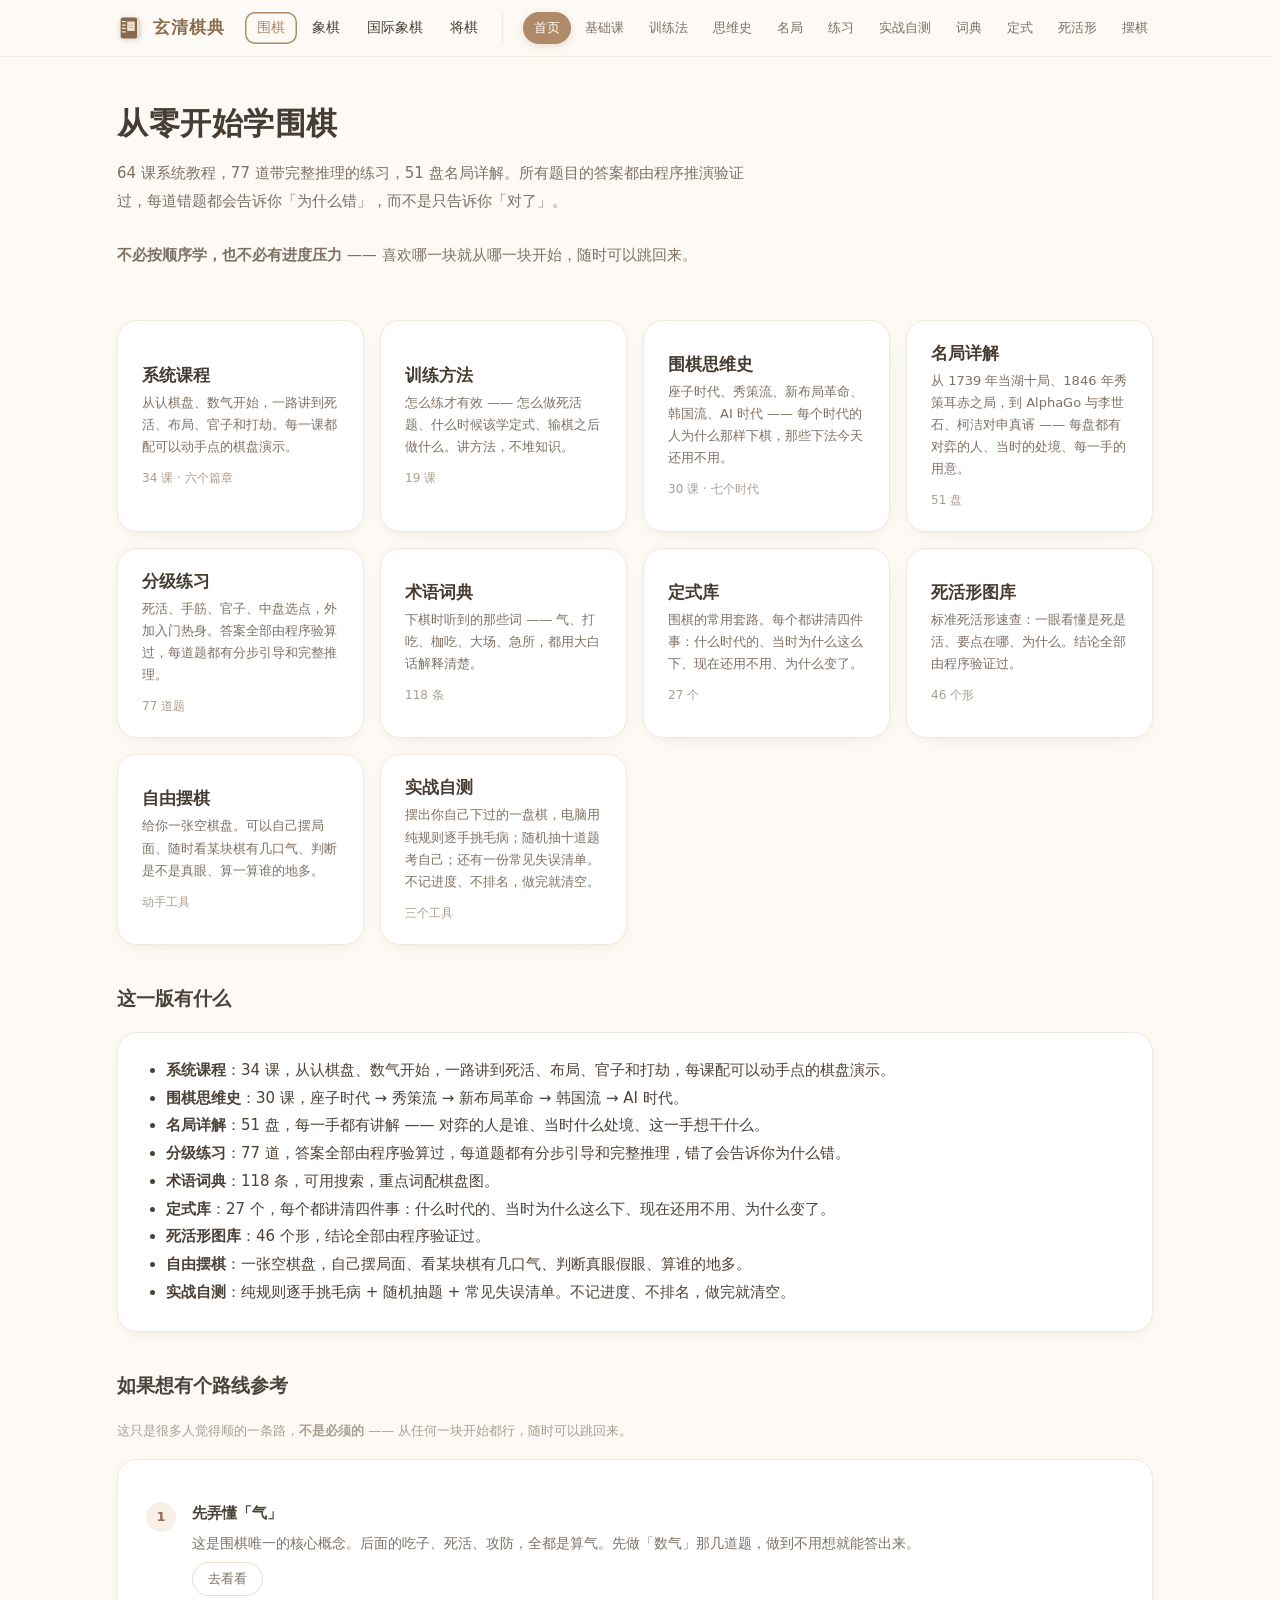
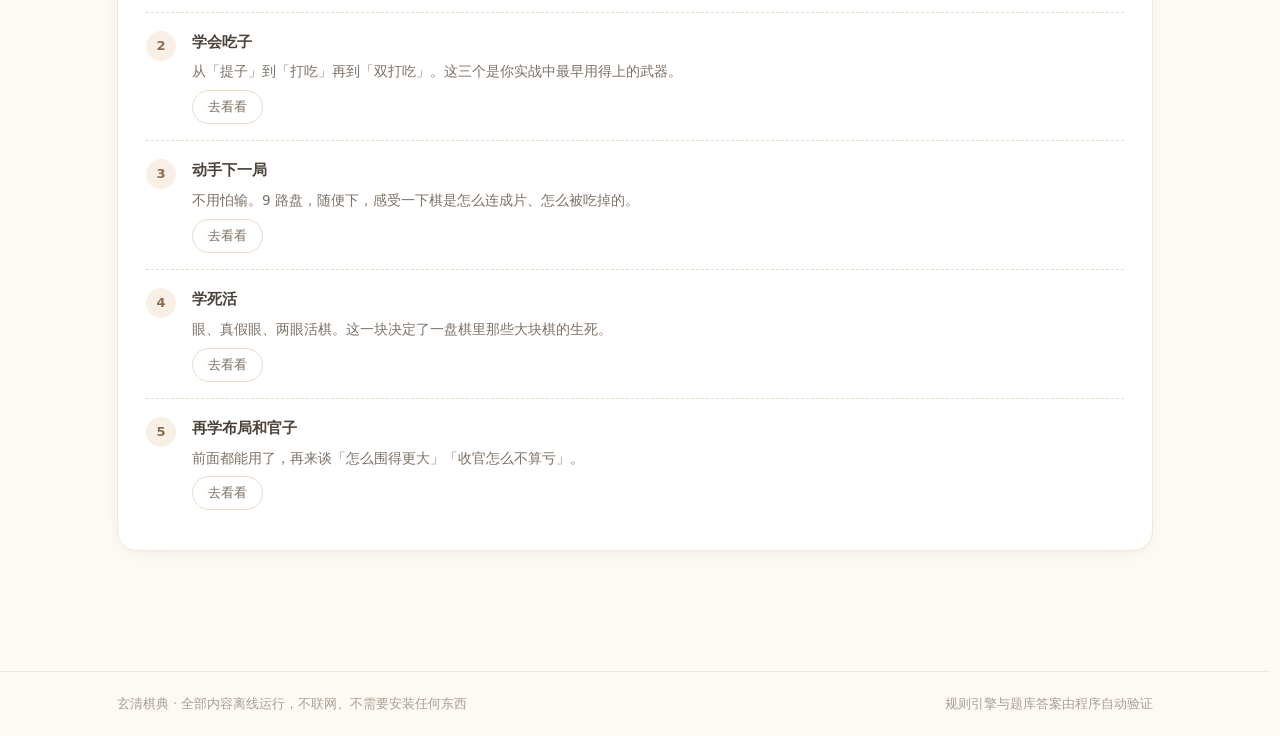
==== src/index.html @ 0ed65466 "玄清棋典：单文件围棋词典（围棋/象棋/国际象棋/将棋） 下载 玄清棋典.html → 双击 → 浏览器打开。零依赖、不联网、不装任何东西。 数据全部内嵌（7.7 MB），已实测：复制到空目录 + 其余" ====
<!DOCTYPE html>
<html lang="zh-CN">
<head>
<meta charset="utf-8">
<meta name="viewport" content="width=device-width,initial-scale=1,viewport-fit=cover">
<meta name="theme-color" content="#f7f5f1">
<title>玄清棋典 · 从零开始学围棋</title>
<!-- 图标：木色底 + 棋盘格 + 一黑一白两枚子。
     源文件与生成脚本见 assets/icon.svg 与 tools/make_icon.py；
     打包时 build.py 会把这张 PNG 内联成 data URI（单文件不能依赖外部图片）。 -->
<link rel="icon" type="image/png" href="favicon-32.png">
<link rel="stylesheet" href="style.css">
</head>
<body>

<header class="topbar">
  <div class="topbar-in">
    <div class="brand">
      <!-- LOGO：线装古书（封面 + 左侧装订线 + 书名签条 + 露出的书页）
           原来画的是「黑白两枚棋子」——那是围棋专用的图案；
           现在一部棋典同时收围棋与象棋，用「书」更贴切。 -->
      <svg class="logo" viewBox="0 0 24 24" aria-hidden="true">
        <rect x="6.2" y="3.3" width="14.4" height="17.4" rx="1.4" fill="#f7f0e2" stroke="#d9c9ad" stroke-width="0.7"/>
        <rect x="3.4" y="2.4" width="15.2" height="19.2" rx="1.7" fill="#8a6a4f"/>
        <g stroke="#f2e5d0" stroke-width="1.15" stroke-linecap="round">
          <line x1="5" y1="6.2" x2="7.7" y2="6.2"/>
          <line x1="5" y1="9.3" x2="7.7" y2="9.3"/>
          <line x1="5" y1="12.4" x2="7.7" y2="12.4"/>
          <line x1="5" y1="15.5" x2="7.7" y2="15.5"/>
        </g>
        <rect x="9.4" y="6" width="7" height="8.8" rx="0.8" fill="#f4ead6" opacity="0.94"/>
        <path d="M11 9.4h3.8M11 11.4h3.8" stroke="#c9b18d" stroke-width="0.75" stroke-linecap="round"/>
      </svg>
      <span class="brand-name">玄清棋典</span>
    </div>
    <!-- 板块切换紧挨 LOGO 放在左上角，导航按钮独立在右边 ——
         左边：「我是谁 / 现在在哪个板块」，右边：「板块里有哪些页面」。
         这样分组最省横向空间（不用在中间再塞分隔与留白），按钮保持原本大小。 -->
    <div class="game-switch" id="game-switch">
      <button data-game="go" class="on">围棋</button>
      <button data-game="xq">象棋</button>
        <button data-game="chess">国际象棋</button>
        <button data-game="shogi">将棋</button>
      </div>
    <nav class="nav" id="nav">
      <span class="nav-set" data-set="go">
        <button data-view="home">首页</button>
        <button data-view="lessons">基础课</button>
        <button data-view="training">训练法</button>
        <button data-view="history">思维史</button>
        <button data-view="games">名局</button>
        <button data-view="problems">练习</button>
        <button data-view="selfcheck">实战自测</button>
        <button data-view="glossary">词典</button>
        <button data-view="joseki">定式</button>
        <button data-view="shapes">死活形</button>
        <button data-view="board">摆棋</button>
      </span>
      <span class="nav-set" data-set="xq" hidden>
        <button data-view="xq">首页</button>
        <button data-view="xq/lesson">入门</button>
        <button data-view="xq/mates">杀法</button>
        <button data-view="xq/endgame">残局</button>
        <button data-view="xq/opening">开局</button>
        <button data-view="xq/games">名局</button>
        <button data-view="xq/selfcheck">自测</button>
        <button data-view="xq/terms">词典</button>
        <button data-view="xq/board">摆棋</button>
        <button data-view="xq/rules">规则</button>
      </span>
      <!-- 国际象棋：**先预留板块**（用户要求），导航按「国际象棋该有的样子」一次摆齐，
           内容留待后续施工。现在点任意一项都会给统一的「规划中」说明。 -->
      <span class="nav-set" data-set="chess" hidden>
        <button data-view="chess">首页</button>
        <button data-view="chess/lesson">入门</button>
        <button data-view="chess/tactics">战术</button>
        <button data-view="chess/endgame">残局</button>
        <button data-view="chess/opening">开局</button>
        <button data-view="chess/games">名局</button>
        <button data-view="chess/terms">词典</button>
        <button data-view="chess/selfcheck">自测</button>
        <button data-view="chess/board">摆棋</button>
        <button data-view="chess/rules">规则</button>
      </span>
      <!-- 将棋（日本将棋）：**先预留板块**（用户要求），导航按将棋自己的叫法摆齐 ——
           定迹（相当于定式）、诘将棋（相当于死活题）、手筋都是将棋界通用的词。
           内容留待后续施工，现在点任意一项都给统一的「规划中」说明。 -->
      <span class="nav-set" data-set="shogi" hidden>
        <button data-view="shogi">首页</button>
        <button data-view="shogi/lesson">入门</button>
        <button data-view="shogi/joseki">定迹</button>
        <button data-view="shogi/tsume">诘将棋</button>
        <button data-view="shogi/tesuji">手筋</button>
        <button data-view="shogi/games">名局</button>
        <button data-view="shogi/terms">词典</button>
        <button data-view="shogi/selfcheck">自测</button>
        <button data-view="shogi/board">摆棋</button>
        <button data-view="shogi/rules">规则</button>
      </span>
    </nav>
    <!-- 这里原本还有一个「完全离线可用」的提示，已挪到首页正文（顶栏只留要点）。 -->
  </div>
</header>

<main id="app"></main>

<footer class="footer">
  <div class="footer-in">
    <span>玄清棋典 · 全部内容离线运行，不联网、不需要安装任何东西</span>
    <span class="footer-note">规则引擎与题库答案由程序自动验证</span>
  </div>
</footer>

<script src="engine.js"></script>
<script src="xq-engine.js"></script>
<script src="xq-problems.js"></script>
<script src="xq-problems2.js"></script>
<script src="xq-mainline.js"></script>
<script src="xq-terms.js"></script>
<script src="xq-terms-ui.js"></script>
<script src="xq-lessons.js"></script>
<script src="xq-lessons-ui.js"></script>
<script src="xq-mates.js"></script>
<script src="xq-mates-ui.js"></script>
<script src="xq-opening.js"></script>
<script src="xq-opening-ui.js"></script>
<script src="xq-games-a.js"></script>
<script src="xq-games-b.js"></script>
<script src="xq-games-c.js"></script>
<script src="xq-games-ui.js"></script>
<script src="xq-review.js"></script>
<script src="xq-selfcheck.js"></script>
<script src="xq-selfcheck-ui.js"></script>
<script src="xq-board.js"></script>
<script src="xq-app.js"></script>
<script src="board.js"></script>
<script src="lessons.js"></script>
<script src="midgame.js"></script>
<script src="training.js"></script>
<script src="history.js"></script>
<script src="games.js"></script>
<script src="games2017.js"></script>
<script src="games2017b.js"></script>
<script src="games2026.js"></script>
<script src="games1933.js"></script>
<script src="games1739.js"></script>
<script src="games_extra.js"></script>
<script src="games_kejie.js"></script>
<script src="games_hist.js"></script>
<script src="problems.js"></script>
<script src="problems_ts.js"></script>
<script src="problems_ts2.js"></script>
<script src="problems_ld.js"></script>
<script src="problems_ld2.js"></script>
<script src="problems_ly.js"></script>
<script src="problems_gj.js"></script>
<script src="problems_ly2.js"></script>
<script src="problems_gj2.js"></script>
<script src="glossary.js"></script>
<script src="glossary-more.js"></script>
<script src="glossary-figs.js"></script>
<script src="glossary-ui.js"></script>
<script src="joseki.js"></script>
<script src="shapes.js"></script>
<script src="selfcheck.js"></script>
<!-- 将棋板块：引擎 → 棋盘 → 应用层，顺序不能反 -->
<script src="chess-engine.js"></script>
<script src="chess-board.js"></script>
<script src="chess-terms.js"></script>
<script src="chess-terms2.js"></script>
<script src="chess-lessons.js"></script>
<script src="chess-openings.js"></script>
<script src="chess-endgame.js"></script>
<script src="chess-mates.js"></script>
<script src="chess-games.js"></script>
<script src="chess-review.js"></script>
<script src="chess-selfcheck.js"></script>
<script src="chess-app.js"></script>
<script src="shogi-engine.js"></script>
<script src="shogi-board.js"></script>
<script src="shogi-tsume.js"></script>
<script src="shogi-games.js"></script>
<script src="shogi-joseki.js"></script>
<script src="shogi-next.js"></script>
<script src="shogi-terms.js"></script>
<script src="shogi-terms2.js"></script>
<script src="shogi-selfcheck.js"></script>
<script src="shogi-lessons.js"></script>
<script src="shogi-review.js"></script>
<script src="shogi-app.js"></script>
<script src="app.js"></script>
</body>
</html>
---- src/style.css ----
/* 玄清棋典 —— 样式（奶油风：暖白底 · 木色主调 · 大圆角 · 柔阴影） */
:root {
  /* 底色：奶油白与米色 */
  --bg: #fdfaf5;
  --bg-2: #f8f3ea;
  --card: #ffffff;
  --line: #f2e9dc;
  --line-2: #e9ddc9;

  /* 文字：暖棕灰，不使用纯黑 */
  --ink: #4b423a;
  --ink-2: #7d7166;
  --ink-3: #aa9e91;

  /* 主色：木色 */
  --accent: #b08968;
  --accent-2: #8c6d4f;
  --accent-soft: #f8f0e6;

  --wood: #a8845c;
  --wood-soft: #faf5ec;

  /* 语义色：同样降饱和 */
  --good: #7f9a72;
  --bad: #c9907e;
  --warn-soft: #fbf3e9;

  --radius: 20px;
  --radius-s: 14px;
  --radius-xs: 10px;
  --shadow: 0 2px 10px rgba(176, 152, 122, 0.07), 0 10px 28px -18px rgba(176, 152, 122, 0.20);
  --shadow-hover: 0 4px 16px rgba(176, 152, 122, 0.13), 0 14px 34px -18px rgba(176, 152, 122, 0.26);
}

* { box-sizing: border-box; -webkit-tap-highlight-color: transparent; }

html, body {
  margin: 0; padding: 0;
  background: var(--bg);
  color: var(--ink);
  font-family: "Microsoft YaHei", "PingFang SC", "Hiragino Sans GB", system-ui, -apple-system, sans-serif;
  font-size: 15px;
  line-height: 1.85;
  -webkit-font-smoothing: antialiased;
}

/* **始终预留竖直滚动条的位置**。
   不这么做的话：内容长的板块（围棋 / 象棋）会出滚动条、占去约 15px 视口宽度，
   居中的内容被挤左半个滚动条；国际象棋板块内容短、没有滚动条，位置就对不上 ——
   切换板块看起来像「整块往右挪了一点点」（用户报的现象）。
   scrollbar-gutter: stable 让浏览器一直留着那条位置，有没有滚动条都不再影响布局。 */
html { scrollbar-gutter: stable; }

/* 滚动条也收细一点（与奶油风配色统一）。留白宽度 = 滚动条宽度，所以细一点观感更好。 */
::-webkit-scrollbar { width: 10px; height: 10px; }
::-webkit-scrollbar-track { background: transparent; }
::-webkit-scrollbar-thumb { background: rgba(176, 137, 104, 0.32); border-radius: 5px; }
::-webkit-scrollbar-thumb:hover { background: rgba(176, 137, 104, 0.52); }

button, input, select { font-family: inherit; font-size: inherit; color: inherit; }
button { cursor: pointer; border: none; background: none; border-radius: var(--radius-xs); }
a { color: var(--accent-2); text-decoration: none; border-bottom: 1px solid var(--line-2); }
a:hover { border-bottom-color: var(--accent); }

/* ---------- 顶栏 ---------- */
.topbar {
  position: sticky; top: 0; z-index: 50;
  background: rgba(253, 250, 245, 0.94);
  backdrop-filter: blur(14px);
  border-bottom: 1px solid var(--line);
}
.topbar-in {
  max-width: 1080px; margin: 0 auto; padding: 12px 22px;
  display: flex; align-items: center; gap: 20px;
}
.brand { display: flex; align-items: center; gap: 10px; flex-shrink: 0; }
/* LOGO：线装古书（图形本身是 index.html 里的内联 SVG）——
   原来是「黑子 + 白子」两个圆，属于围棋专用；现在一部棋典含围棋与象棋两个板块，
   用「书」更贴切，也不会偏向任何一种棋。 */
.logo {
  width: 26px; height: 26px; display: block; flex-shrink: 0;
  filter: drop-shadow(0 1px 3px rgba(120, 100, 80, 0.28));
}
.brand-name { font-size: 16.5px; font-weight: 600; letter-spacing: 1px; color: var(--accent-2); }

/* 导航：**左边界固定**，按钮从固定位置起排 ——
   不能用右对齐（`margin-left: auto`）：三个板块的按钮数不同（围棋 11 / 象棋 9 / 国际象棋 9），
   右对齐时**左边界会随按钮多少左右浮动**，切换板块看起来像「整块往右挪了一点」（用户报的现象，
   实测左边界差 137px）。改成 `flex: 1` + 左对齐后，起排位置恒定。
   另外：不换行（换行会顶高顶栏、挤占棋盘），也**不加滚动条**（用户明确不要）。 */
.nav {
  display: flex; gap: 4px; flex: 1;
  justify-content: flex-start;
  flex-wrap: nowrap; overflow: visible;
}
.nav button {
  padding: 8px 15px; border-radius: 999px; white-space: nowrap;
  color: var(--ink-2); font-size: 14px; transition: all .22s ease;
}
.nav button:hover { background: var(--wood-soft); color: var(--ink); }
.nav button.on { background: var(--accent); color: #fffdf9; font-weight: 500; box-shadow: 0 2px 8px rgba(176, 137, 104, 0.28); }

/* 窗口偏窄时把按钮**收小一档**兜底 —— 宁可字小一点，
   也不要滚动条（用户明确不要），也不要换行（换行会顶高顶栏、挤掉棋盘空间）。 */
@media (max-width: 1280px) {
  .nav { gap: 3px; }
  .nav button { padding: 7px 11px; font-size: 13px; }
  .game-switch { padding-right: 9px; }
  .game-switch button { padding: 6px 9px; font-size: 12.5px; }
}
@media (max-width: 1100px) {
  .nav { gap: 2px; }
  .nav button { padding: 6px 8px; font-size: 12px; }
  .game-switch button { padding: 5px 7px; font-size: 11.5px; }
}
@media (max-width: 900px) {
  .brand-name { display: none; }        /* 最窄时先舍掉站名，把宽度让给按钮 */
  .nav button { padding: 5px 7px; font-size: 11.5px; }
}
.nav-tip { font-size: 12px; color: var(--ink-3); flex-shrink: 0; }

/* ---------- 棋种切换（玄清棋典 = 围棋 · 弈典 + 象棋 · 象典） ----------
   放在导航最前面，与页面按钮用竖线分开：
   棋种按钮表示「在哪个板块」，页面按钮表示「板块里的哪一页」。
   选中态用描边（而不是页面按钮那种实心），两者同时高亮也不会混。 */
/* 板块切换紧挨 LOGO（左上角），与右边的导航用一条竖线分开 */
.game-switch {
  display: flex; gap: 3px; align-items: center; flex-shrink: 0;
  padding-right: 12px; border-right: 1px solid var(--line);
}
.game-switch button { padding: 7px 12px; font-size: 13.5px; }
.game-switch button.on {
  background: transparent; color: var(--accent);
  box-shadow: inset 0 0 0 1.5px var(--accent);
}
/* 导航按板块整组显示；用 display:contents 让这层 span 不影响 flex 排布 */
.nav-set { display: contents; }
.nav-set[hidden] { display: none; }

/* ---------- 布局 ---------- */
main { max-width: 1080px; margin: 0 auto; padding: 32px 22px 72px; min-height: 60vh; }
.footer { border-top: 1px solid var(--line); margin-top: 48px; }
.footer-in {
  max-width: 1080px; margin: 0 auto; padding: 20px 22px;
  display: flex; justify-content: space-between; gap: 12px; flex-wrap: wrap;
  font-size: 12.5px; color: var(--ink-3);
}

/* ---------- 通用组件 ---------- */
.card {
  background: var(--card); border: 1px solid var(--line);
  border-radius: var(--radius); padding: 24px 28px; box-shadow: var(--shadow);
}
h1 { font-size: 27px; font-weight: 600; margin: 0 0 8px; letter-spacing: .5px; color: #453c34; }
h2 { font-size: 19px; font-weight: 600; margin: 36px 0 16px; }
h3 { font-size: 16px; font-weight: 600; margin: 24px 0 8px; }
.sub { color: var(--ink-2); font-size: 14.5px; margin: 0 0 26px; }
.muted { color: var(--ink-3); }
.small { font-size: 13px; }

.btn {
  display: inline-flex; align-items: center; gap: 7px;
  padding: 10px 20px; border-radius: 999px;
  background: var(--accent); color: #fffdf9; font-size: 14px; font-weight: 500;
  transition: all .22s ease; box-shadow: 0 2px 8px rgba(176, 137, 104, 0.22);
}
.btn:hover { background: var(--accent-2); transform: translateY(-1px); box-shadow: var(--shadow-hover); }
.btn.ghost {
  background: var(--card); color: var(--ink-2);
  border: 1px solid var(--line-2); box-shadow: none;
}
.btn.ghost:hover { background: var(--wood-soft); color: var(--ink); border-color: var(--line-2); }
.btn.sm { padding: 7px 15px; font-size: 13px; }
.btn:disabled { opacity: .38; cursor: default; transform: none; box-shadow: none; }

/* 返回上一级：页面最上方一个独立的胶囊按钮。
   这是**层级**返回（题目详情 → 题目列表 → 首页），跟浏览器的历史返回无关。 */
.back-bar { margin: 0 0 16px; }
.btn-back {
  display: inline-flex; align-items: center; gap: 9px;
  padding: 12px 24px; border-radius: 999px;
  background: var(--card); color: var(--ink);
  border: 1.5px solid var(--line-2); text-decoration: none;
  font-size: 15.5px; font-weight: 600; line-height: 1;
  box-shadow: var(--shadow);
  transition: background .16s, transform .16s, box-shadow .16s, border-color .16s;
}
.btn-back:hover {
  background: var(--wood-soft); border-color: var(--accent);
  transform: translateY(-1px); box-shadow: var(--shadow-hover);
}
.btn-back .ar { font-size: 18px; line-height: 1; color: var(--accent); }
.btn:disabled:hover { background: var(--accent); }
.btn.ghost:disabled:hover { background: var(--card); }

.pill {
  display: inline-block; padding: 3px 13px; border-radius: 999px;
  background: var(--accent-soft); color: var(--accent-2);
  font-size: 12px; font-weight: 600;
}
.pill.wood { background: var(--wood-soft); color: var(--wood); }
.pill.gray { background: var(--bg-2); color: var(--ink-3); }

.row { display: flex; gap: 10px; align-items: center; flex-wrap: wrap; }
.spacer { flex: 1; }

/* ---------- 首页 ---------- */
.hero { padding: 6px 0 4px; }
.hero h1 { font-size: 31px; }
.hero .sub { font-size: 15px; max-width: 640px; }

.stat-grid {
  display: grid; grid-template-columns: repeat(auto-fit, minmax(150px, 1fr));
  gap: 14px; margin: 24px 0;
}
.stat {
  background: var(--card); border: 1px solid var(--line);
  border-radius: var(--radius-s); padding: 16px 20px; box-shadow: var(--shadow);
}
.stat .n { font-size: 24px; font-weight: 600; color: var(--accent-2); line-height: 1.25; }
.stat .l { font-size: 12.5px; color: var(--ink-3); margin-top: 3px; }

.entry-grid {
  display: grid; grid-template-columns: repeat(auto-fit, minmax(240px, 1fr));
  gap: 16px; margin-top: 20px;
}
.entry {
  background: var(--card); border: 1px solid var(--line);
  border-radius: var(--radius); padding: 22px 24px;
  text-align: left; transition: all .24s ease; display: block; width: 100%;
  box-shadow: var(--shadow);
}
.entry:hover { border-color: var(--line-2); transform: translateY(-3px); box-shadow: var(--shadow-hover); }
.entry .t { font-size: 16.5px; font-weight: 600; margin-bottom: 5px; color: #453c34; }
.entry .d { font-size: 13px; color: var(--ink-2); line-height: 1.7; }
.entry .m { font-size: 12px; color: var(--ink-3); margin-top: 12px; }

.path { margin-top: 16px; }
.path-step { display: flex; gap: 16px; padding: 16px 0; border-bottom: 1px dashed var(--line-2); }
.path-step:last-child { border-bottom: none; }
.path-num {
  flex: 0 0 30px; height: 30px; border-radius: 50%;
  background: var(--accent-soft); color: var(--accent-2);
  display: flex; align-items: center; justify-content: center;
  font-size: 13px; font-weight: 600; margin-top: 2px;
}
.path-body { flex: 1; }
.path-body .t { font-weight: 600; margin-bottom: 3px; }
.path-body .d { font-size: 13.5px; color: var(--ink-2); }

/* ---------- 课程列表 ---------- */
.part-title {
  display: flex; align-items: center; gap: 12px;
  margin: 34px 0 14px; font-size: 15px; font-weight: 600; color: var(--wood);
}
.part-title::after { content: ''; flex: 1; height: 1px; background: var(--line); }
.lesson-list { display: grid; gap: 11px; }
.lesson-item {
  display: flex; align-items: center; gap: 16px;
  background: var(--card); border: 1px solid var(--line);
  border-radius: var(--radius-s); padding: 16px 20px;
  transition: all .22s ease; text-align: left; width: 100%; box-shadow: var(--shadow);
}
.lesson-item:hover { border-color: var(--line-2); transform: translateY(-2px); box-shadow: var(--shadow-hover); }
.lesson-item .idx {
  flex: 0 0 32px; height: 32px; border-radius: 50%;
  background: var(--bg-2); color: var(--ink-3);
  display: flex; align-items: center; justify-content: center;
  font-size: 13px; font-weight: 600;
}
.lesson-item.done .idx { background: var(--accent); color: #fffdf9; }
.lesson-item .body { flex: 1; min-width: 0; }
.lesson-item .t { font-weight: 600; font-size: 15px; color: #453c34; }
.lesson-item .d { font-size: 13px; color: var(--ink-3); overflow: hidden; text-overflow: ellipsis; white-space: nowrap; }
.lesson-item .go { color: var(--ink-3); font-size: 13px; flex-shrink: 0; }

/* ---------- 课程详情 ---------- */
.lesson-head { margin-bottom: 22px; }
.lesson-head .crumb { font-size: 13px; color: var(--ink-3); margin-bottom: 10px; }
.lesson-head h1 { font-size: 25px; }
.lesson-head .lede { font-size: 15px; color: var(--ink-2); margin-top: 8px; }

.sec { margin: 24px 0; }
.sec h3 { display: flex; align-items: center; gap: 9px; margin-bottom: 10px; }
.sec h3::before { content: ''; width: 4px; height: 15px; border-radius: 999px; background: var(--accent); }
.sec p { margin: 9px 0; }
.sec p.note { color: var(--ink-2); font-size: 14px; }

.demo-wrap { margin: 22px 0; }
.board-shell {
  background: var(--wood-soft); border: 1px solid var(--line);
  border-radius: var(--radius); padding: 16px;
}
/* 棋盘容器：路数越多，容器越大，保证格子和棋子都看得清 */
.board-holder { width: 100%; margin: 0 auto; }
.board-holder.sz9  { max-width: 480px; }
.board-holder.sz13 { max-width: 560px; }
.board-holder.sz19 { max-width: 640px; }
.board-holder canvas { display: block; border-radius: 12px; }
.board-bar { display: flex; align-items: center; gap: 10px; flex-wrap: wrap; margin-top: 14px; padding: 0 4px; }
.board-say {
  background: var(--accent-soft); border-left: 3px solid var(--accent);
  border-radius: var(--radius-s); padding: 14px 18px; margin: 14px 0 0;
  font-size: 14.5px; color: var(--accent-2); min-height: 50px;
}
.step-dots { display: flex; gap: 6px; }
.step-dots i { width: 6px; height: 6px; border-radius: 50%; background: var(--line-2); display: block; transition: all .25s; }
.step-dots i.on { background: var(--accent); width: 16px; border-radius: 999px; }

/* 多步题进度条（2026-09-28）*/
.seq-progress { display: flex; align-items: center; gap: 12px; margin-top: 12px; padding: 0 4px; flex-wrap: wrap; }
.seq-dots { display: flex; gap: 5px; align-items: center; }
.seq-dots i {
  width: 9px; height: 9px; border-radius: 50%;
  background: var(--line-2); display: block; transition: all .22s;
}
.seq-dots i.on { background: var(--accent); }
.seq-dots i.cur { background: var(--accent); box-shadow: 0 0 0 3px var(--accent-soft); }

/* 定式页：每一步在干什么 */
.jk-step-head { font-weight: 600; color: var(--accent-2); margin-bottom: 6px; }
.jk-step-note { font-size: 14.5px; line-height: 1.75; color: var(--ink-2); }
.jk-step-note.muted { color: var(--ink-3); }

.keybox { background: var(--wood-soft); border-radius: var(--radius-s); padding: 18px 22px; margin: 24px 0; }
.keybox .t { font-weight: 600; font-size: 13px; color: var(--wood); margin-bottom: 10px; letter-spacing: 1.5px; }
.keybox ul { margin: 0; padding-left: 20px; }
.keybox li { margin: 6px 0; font-size: 14.5px; }
.keybox p { margin: 0; font-size: 14.5px; line-height: 1.75; }

.lesson-nav {
  display: flex; gap: 10px; justify-content: space-between;
  margin-top: 34px; padding-top: 22px; border-top: 1px solid var(--line);
}

/* ---------- 练习 ---------- */
.filter-bar { display: flex; gap: 8px; flex-wrap: wrap; margin-bottom: 20px; }
.filter-bar button {
  padding: 7px 16px; border-radius: 999px; font-size: 13.5px;
  background: var(--card); border: 1px solid var(--line); color: var(--ink-2);
  transition: all .22s ease;
}
.filter-bar button:hover { border-color: var(--line-2); background: var(--wood-soft); color: var(--ink); }
.filter-bar button.on { background: var(--accent); border-color: var(--accent); color: #fffdf9; }

.prob-grid { display: grid; grid-template-columns: repeat(auto-fill, minmax(170px, 1fr)); gap: 12px; }
.prob-item {
  background: var(--card); border: 1px solid var(--line);
  border-radius: var(--radius-s); padding: 15px 17px; text-align: left;
  transition: all .22s ease; position: relative; box-shadow: var(--shadow);
}
.prob-item:hover { border-color: var(--line-2); transform: translateY(-2px); box-shadow: var(--shadow-hover); }
.prob-item .id { font-size: 12px; color: var(--ink-3); }
.prob-item .cat { font-weight: 600; font-size: 14px; margin: 3px 0 5px; color: #453c34; }
.prob-item .ask { font-size: 12.5px; color: var(--ink-3); overflow: hidden; text-overflow: ellipsis; white-space: nowrap; }
.prob-item .mark {
  position: absolute; top: 13px; right: 15px;
  width: 19px; height: 19px; border-radius: 50%;
  display: flex; align-items: center; justify-content: center;
  font-size: 11px; color: #fffdf9; font-weight: 700;
}
.prob-item.ok .mark { background: var(--good); }
.prob-item.no .mark { background: var(--bad); }
.prob-item.done { background: #fefcf8; }

.q-panel { margin-top: 6px; }
.q-ask { font-size: 17.5px; font-weight: 600; line-height: 1.7; margin: 0 0 5px; }
.q-meta { display: flex; gap: 8px; align-items: center; margin-bottom: 18px; }

.choice-grid { display: grid; gap: 11px; margin-top: 8px; }
.choice-grid button {
  padding: 15px 20px; border-radius: var(--radius-s);
  background: var(--card); border: 1.5px solid var(--line-2);
  text-align: left; font-size: 15px; transition: all .22s ease;
}
.choice-grid button:hover { border-color: var(--accent); background: var(--accent-soft); transform: translateY(-1px); }
.choice-grid button.picked-ok { border-color: var(--good); background: #f2f7f0; font-weight: 600; }
.choice-grid button.picked-no { border-color: var(--bad); background: #fdf1ed; }
.choice-grid button:disabled { cursor: default; }
.choice-grid button:disabled:hover { background: var(--card); transform: none; }
.choice-grid button.picked-ok:disabled:hover { background: #f2f7f0; }
.choice-grid button.picked-no:disabled:hover { background: #fdf1ed; }

.feedback { margin-top: 20px; border-radius: var(--radius-s); padding: 18px 22px; border: 1px solid var(--line); }
.feedback.ok { background: #f4f8f2; border-color: #dfe9da; }
.feedback.no { background: #fdf4f0; border-color: #f2ddd4; }
.feedback .head { font-weight: 600; font-size: 15px; margin-bottom: 7px; }
.feedback.ok .head { color: #5d7a52; }
.feedback.no .head { color: #b5705c; }

.explain-block { margin: 20px 0; }
.explain-block .lbl {
  display: inline-block; font-size: 12px; font-weight: 600; letter-spacing: 1.5px;
  color: var(--wood); background: var(--wood-soft);
  padding: 3px 12px; border-radius: 999px; margin-bottom: 10px;
}
.explain-block .lbl.g { color: var(--accent-2); background: var(--accent-soft); }
.explain-block p { margin: 8px 0; font-size: 14.5px; }
.explain-block ol { margin: 8px 0; padding-left: 22px; }
.explain-block li { margin: 7px 0; font-size: 14.5px; }

.trap-item {
  background: var(--warn-soft); border-left: 3px solid #dcae7e;
  border-radius: var(--radius-xs); padding: 13px 17px; margin: 10px 0; font-size: 14px;
}
.trap-item b { color: #a5773f; }

.principle {
  background: var(--accent-soft); border-radius: var(--radius-s);
  padding: 17px 21px; font-size: 14.5px; color: var(--accent-2);
  border-left: 3px solid var(--accent); margin: 20px 0;
}

.hint-list { margin: 16px 0; }
.hint-item {
  display: flex; gap: 12px; padding: 10px 0; font-size: 14.5px;
  color: var(--ink-2); animation: fadeUp .35s ease;
}
.hint-item .n {
  flex: 0 0 22px; height: 22px; border-radius: 50%;
  background: var(--wood-soft); color: var(--wood);
  font-size: 12px; font-weight: 600;
  display: flex; align-items: center; justify-content: center; margin-top: 4px;
}
@keyframes fadeUp { from { opacity: 0; transform: translateY(5px); } to { opacity: 1; transform: none; } }

/* ---------- 词典 ---------- */
.search-box {
  width: 100%; padding: 13px 18px; border-radius: var(--radius-s);
  border: 1px solid var(--line-2); background: var(--card);
  margin-bottom: 20px; outline: none; transition: all .2s;
}
.search-box:focus { border-color: var(--accent); box-shadow: 0 0 0 3px var(--accent-soft); }
.gloss-list { display: grid; gap: 10px; }
.gloss-item { background: var(--card); border: 1px solid var(--line); border-radius: var(--radius-s); overflow: hidden; box-shadow: var(--shadow); }
.gloss-head { width: 100%; display: flex; align-items: center; gap: 12px; padding: 15px 20px; text-align: left; }
.gloss-head:hover { background: var(--wood-soft); }
.gloss-head .t { font-weight: 600; font-size: 15.5px; color: #453c34; }
.gloss-head .arrow { margin-left: auto; color: var(--ink-3); font-size: 13px; transition: transform .25s; }
.gloss-item.open .arrow { transform: rotate(90deg); }
.gloss-body { display: none; padding: 0 20px 18px; font-size: 14.5px; color: var(--ink-2); line-height: 1.85; }
.gloss-item.open .gloss-body { display: block; }
.gloss-item.flash { box-shadow: 0 0 0 3px var(--wood-soft), var(--shadow); }

/* 术语详解：定义 + 三节 */
.gloss-head .gcat { margin-left: auto; font-size: 12px; color: var(--ink-3); background: var(--wood-soft); padding: 2px 9px; border-radius: 20px; }
.gloss-head .arrow { margin-left: 10px; color: var(--ink-3); font-size: 13px; transition: transform .25s; }
.gloss-body .gd { font-size: 15px; color: #453c34; margin-bottom: 14px; }
.gloss-body .gsec { margin-top: 12px; padding-left: 13px; border-left: 3px solid var(--wood-soft); }
.gloss-body .gsec.warn { border-left-color: #e6c9a8; background: #fdf6ec; border-radius: 0 10px 10px 0; padding: 10px 14px 10px 13px; margin-left: -3px; }
.gloss-body .gk { display: block; font-size: 12.5px; font-weight: 600; color: var(--wood); letter-spacing: .04em; margin-bottom: 4px; }
.gloss-body .gsec.warn .gk { color: #b07a45; }
.gloss-body .gv { font-size: 14.3px; line-height: 1.9; }
.gloss-body .grel { margin-top: 16px; padding-top: 12px; border-top: 1px dashed var(--line); font-size: 13px; color: var(--ink-3); }
.gloss-body .grel-btn { font-size: 12.5px; padding: 3px 11px; margin: 0 3px; border-radius: 20px; background: var(--wood-soft); color: #6b5a45; cursor: pointer; transition: .2s; }
.gloss-body .grel-btn:hover { background: #e8d9c4; color: #4a3d2e; }

/* ---------- 自由摆棋 ---------- */
.tool-panel { display: flex; gap: 8px; flex-wrap: wrap; align-items: center; margin-top: 14px; }
.tool-panel button {
  padding: 8px 15px; border-radius: 999px; font-size: 13.5px;
  background: var(--card); border: 1px solid var(--line-2); color: var(--ink-2);
  transition: all .2s;
}
.tool-panel button:hover { border-color: var(--accent); color: var(--accent-2); background: var(--accent-soft); }
.tool-panel button.on { background: var(--accent); border-color: var(--accent); color: #fffdf9; }
.info-line {
  margin-top: 14px; padding: 14px 18px; background: var(--card);
  border: 1px solid var(--line); border-radius: var(--radius-s);
  font-size: 14px; min-height: 48px; color: var(--ink-2);
}

/* ---------- 棋盘重的页面：容器放宽 ---------- */
main.wide { max-width: 1360px; }

/* ---------- 练习题：棋盘吸附 + 讲解并排 ----------
   为什么：讲解原来排在棋盘下面，往下读「完整推理」时棋盘滚出视野，
   就看不到答案点落在哪一格了。改成左吸附右并排，读到哪棋盘都在。

   2026-09-28 用户报了两个问题后定稿：
   ① 「中盘题（选择题）的棋盘居中了，讲解被挤到下面」—— 因为 choice 题原先
      没有走两栏。现在 choice 也走两栏（见 app.js）。
   ② 「其他题棋盘太小」—— **原值是 660px**，我改成 1fr 又叠 max-width:520px，
      把棋盘压到 396px。用户明确指出「以前棋盘是很大的，好像六百多px」。
   定稿：棋盘列恢复 minmax(0, 660px)（**沿用原值**，不要动），
   讲解列 = 1fr（吃掉**全部**剩余宽度）。窄屏（≤980px）才上下堆叠。 */
.prob-layout {
  display: grid;
  grid-template-columns: minmax(0, 660px) minmax(0, 1fr);
  gap: 26px; align-items: start; margin-top: 20px;
}
.prob-board { position: sticky; top: calc(var(--header-h, 76px) + 10px); }
.prob-notes { min-width: 0; max-width: none; }
.prob-notes .feedback { margin-top: 0; }
@media (max-width: 980px) {
  .prob-layout { grid-template-columns: 1fr; gap: 18px; }
  .prob-board { position: static; }
}

/* ---------- 讲解 ↔ 棋盘联动 ----------
   为什么：详解里写「C19」，初学者看不出是哪一格。解决办法是把讲解里的坐标
   做成可点的小标签，点一下棋盘上就亮出那一点；「完整推理」每条也能整条点亮。 */
.link-tip { margin: 0 0 12px; line-height: 1.6; }

.coord-chip {
  display: inline-block; padding: 0 7px; margin: 0 2px;
  border-radius: 999px; border: 1px solid var(--line-2);
  background: var(--wood-soft); color: var(--wood);
  font-size: 12px; font-weight: 600; line-height: 1.65;
  font-variant-numeric: tabular-nums; vertical-align: 1px;
  transition: all .18s ease;
}
.coord-chip:hover { background: var(--accent-soft); border-color: var(--accent); color: var(--accent-2); transform: translateY(-1px); }
.coord-chip.on { background: var(--accent); border-color: var(--accent); color: #fffdf9; box-shadow: 0 2px 8px rgba(176,137,104,0.28); }

.explain-block ol.sol-list { list-style: none; padding-left: 0; margin: 10px 0 0; }
.explain-block .sol-row {
  display: flex; gap: 10px; align-items: flex-start;
  padding: 8px 12px; margin: 3px 0;
  border-radius: var(--radius-xs); border-left: 3px solid transparent;
  cursor: pointer; transition: background .18s ease, border-color .18s ease;
}
.explain-block .sol-row:hover { background: var(--wood-soft); }
.explain-block .sol-row.on { background: var(--wood-soft); border-left-color: var(--accent); }
.sol-n {
  flex: 0 0 22px; height: 22px; margin-top: 4px;
  border-radius: 50%; background: var(--bg-2); color: var(--ink-3);
  font-size: 12px; font-weight: 600; line-height: 22px; text-align: center;
  transition: all .18s ease;
}
.explain-block .sol-row.on .sol-n { background: var(--accent); color: #fffdf9; }
.sol-t { flex: 1; min-width: 0; font-size: 14.5px; }
.sol-t p { margin: 0 0 6px; }
.sol-t p:last-child { margin-bottom: 0; }

/* ---------- 学习布局：棋盘吸附 + 讲解并排 ---------- */
.study-layout {
  display: grid; grid-template-columns: minmax(0, 680px) minmax(0, 1fr);
  gap: 28px; align-items: start; margin: 20px 0;
}
.study-board { position: sticky; top: calc(var(--header-h, 76px) + 10px); }
.study-notes { min-width: 0; }
.study-notes .explain-block { margin-top: 0; }

.km-board { display: flex; gap: 18px; align-items: flex-start; margin: 16px 0 8px; }
.km-board .canvas-wrap {
  flex: 0 0 268px; max-width: 268px;
  background: var(--wood-soft); border: 1px solid var(--line);
  border-radius: var(--radius-s); padding: 9px;
}
.km-board .canvas-wrap canvas { display: block; width: 100%; border-radius: 10px; }
.km-board .km-text { flex: 1; min-width: 0; }
.km-board .km-text p:first-child { margin-top: 0; }

@media (max-width: 880px) {
  .study-layout { grid-template-columns: 1fr; gap: 18px; }
  .study-board { position: static; }
}
@media (max-width: 640px) {
  .km-board { flex-direction: column; gap: 14px; }
  .km-board .canvas-wrap { flex: none; max-width: 100%; width: 100%; }
}

/* ---------- 移动端 ---------- */
@media (max-width: 720px) {
  main { padding: 20px 15px 56px; }
  .topbar-in { padding: 10px 15px; gap: 12px; }
  .nav-tip { display: none; }
  .card { padding: 20px 19px; }
  h1 { font-size: 22px; }
  .hero h1 { font-size: 25px; }
  .board-holder { max-width: 100%; }
  .lesson-item .d { display: none; }
  .footer-in { flex-direction: column; gap: 5px; }
}

/* ---------- 名局：分阶段概述 ---------- */
.phase-row { display: flex; gap: 16px; padding: 12px 0; border-bottom: 1px dashed var(--line); }
.phase-row:last-child { border-bottom: 0; padding-bottom: 0; }
.phase-row:first-child { padding-top: 0; }
.phase-name {
  flex: 0 0 88px; font-weight: 600; color: var(--accent-2);
  font-size: 14.5px; padding-top: 2px;
}
.phase-body { flex: 1; min-width: 0; }
.phase-body p { margin: 0; font-size: 14.5px; line-height: 1.8; color: var(--ink-2); }

@media (max-width: 640px) {
  .phase-row { flex-direction: column; gap: 4px; }
  .phase-name { flex: none; }
}

/* ---------- 摆棋：路数切换 ---------- */
.size-bar {
  display: flex; align-items: center; gap: 6px; flex-wrap: wrap;
  margin-top: 14px; padding: 0 4px;
}
.size-btn {
  font: inherit; font-size: 13.5px; cursor: pointer;
  padding: 5px 13px; border-radius: 999px;
  border: 1px solid var(--line); background: var(--card);
  color: var(--ink-2); transition: all .15s;
}
.size-btn:hover { border-color: var(--accent); color: var(--accent-2); }
.size-btn.on { background: var(--accent); border-color: var(--accent); color: #fff; }

/* ---------- 定式库 / 死活形图库 ---------- */
.pill.era { font-size: 12px; }
.pill.era.era-ai { background: var(--accent-soft); color: var(--accent-2); border-color: var(--accent); }
.pill.era.era-ancient { background: var(--wood-soft); color: var(--wood); }
.pill.era.era-modern { background: var(--card); color: var(--ink-2); }
.entry .t .pill { margin-left: 6px; font-size: 11.5px; padding: 1px 8px; vertical-align: 1px; }
.pill.ok { background: #e9f2e4; color: #4a6b34; border-color: #b9d3a8; }

/* ---------- 实战自测 ---------- */
.sc-summary { margin: 18px 0; font-size: 15px; line-height: 1.9; color: var(--accent-2); }
.sc-score-n { font-size: 22px; font-weight: 600; color: #453c34; letter-spacing: .5px; }

/* 标签：好棋 / 常见错误 / 值得注意 */
.sc-tag {
  display: inline-block; padding: 2px 10px; border-radius: 999px;
  font-size: 11.5px; font-weight: 600; white-space: nowrap;
  background: var(--bg-2); color: var(--ink-3); margin-right: 6px;
}
.sc-tag.good { background: #eef4ea; color: #5d7a52; }
.sc-tag.bad { background: #fdf1ed; color: #b5705c; }
.sc-tag.info { background: var(--warn-soft); color: #a5773f; }
.sc-tag.dull { background: var(--bg-2); color: var(--ink-3); font-weight: 400; }

/* 逐手点评列表 */
.sc-moves { display: grid; gap: 9px; }
.sc-move {
  background: var(--card); border: 1px solid var(--line);
  border-radius: var(--radius-s); overflow: hidden; box-shadow: var(--shadow);
  transition: border-color .2s ease;
}
.sc-move.open { border-color: var(--line-2); }
.sc-move-head {
  width: 100%; display: flex; align-items: center; gap: 10px;
  padding: 12px 18px; text-align: left; transition: background .2s ease;
}
.sc-move-head:hover { background: var(--wood-soft); }
.sc-no { flex: none; font-size: 13px; color: var(--ink-3); font-variant-numeric: tabular-nums; }
.sc-side {
  flex: none; width: 22px; height: 22px; border-radius: 50%;
  display: flex; align-items: center; justify-content: center;
  font-size: 12px; font-weight: 600; color: #fffdf9;
  background: radial-gradient(circle at 34% 30%, #6b6058, #2e2a26);
}
.sc-side.w {
  background: radial-gradient(circle at 34% 30%, #fffefb, #ece5d4);
  color: #7d7166; border: 1px solid var(--line-2);
}
.sc-one {
  flex: 1; min-width: 0; font-size: 13.5px; color: var(--ink-2);
  overflow: hidden; text-overflow: ellipsis; white-space: nowrap;
}
.sc-arrow { flex: none; color: var(--ink-3); transition: transform .25s ease; }
.sc-move.open .sc-arrow { transform: rotate(90deg); }
.sc-move-body { display: none; padding: 2px 18px 16px; }
.sc-move.open .sc-move-body { display: block; }

/* 一条点评的展开内容 */
.sc-find { margin-top: 12px; padding: 13px 16px; border-radius: var(--radius-xs); border: 1px solid var(--line); }
.sc-find.good { background: #f4f8f2; border-color: #dfe9da; }
.sc-find.bad { background: #fdf4f0; border-color: #f2ddd4; }
.sc-find.info { background: var(--warn-soft); border-color: #f0e0c9; }
.sc-find-head { display: flex; align-items: center; margin-bottom: 6px; }
.sc-find-head b { font-size: 14.5px; color: #453c34; }
.sc-find-text { margin: 0 0 4px; font-size: 14.5px; line-height: 1.85; color: var(--ink); }

/* 自查表 */
.sc-checks { display: grid; gap: 10px; }
.sc-check {
  background: var(--card); border: 1px solid var(--line);
  border-radius: var(--radius-s); overflow: hidden; box-shadow: var(--shadow);
}
.sc-check.on { border-color: var(--accent); background: #fffdfa; }
.sc-check-head { display: flex; align-items: center; gap: 12px; padding: 14px 18px; cursor: pointer; }
.sc-check-head:hover { background: var(--wood-soft); }
.sc-tick {
  flex: none; width: 22px; height: 22px; border-radius: 7px;
  border: 1.5px solid var(--line-2); background: var(--card);
  color: #fffdf9; font-size: 13px; line-height: 1;
  display: flex; align-items: center; justify-content: center;
  transition: all .2s ease;
}
.sc-tick:hover { border-color: var(--accent); }
.sc-tick.on { background: var(--accent); border-color: var(--accent); }
.sc-check-name { flex: 1; min-width: 0; font-size: 14.5px; font-weight: 500; color: #453c34; }
.sc-check .sc-arrow { color: var(--ink-3); transition: transform .25s ease; }
.sc-check.open .sc-arrow { transform: rotate(90deg); }
.sc-check-body { display: none; padding: 0 18px 16px 52px; }
.sc-check.open .sc-check-body { display: block; }

/* 成绩单 */
.sc-score-list { display: grid; gap: 12px; }
.sc-score-item {
  background: var(--card); border: 1px solid var(--line);
  border-left: 3px solid var(--line-2);
  border-radius: var(--radius-s); padding: 15px 19px; box-shadow: var(--shadow);
}
.sc-score-item.ok { border-left-color: var(--good); }
.sc-score-item.no { border-left-color: var(--bad); }
.sc-score-ask { margin-top: 2px; line-height: 1.7; }

@media (max-width: 640px) {
  .sc-one { display: none; }
  .sc-check-body { padding-left: 18px; }
}

/* ===== 将棋板块 ===== */
/* 规则页的小图解：一排放不下就换行，每张图是一个 9×9 小盘 + 说明 */
.shogi-figrow {
  display: flex;
  flex-wrap: wrap;
  gap: 16px 18px;
  margin: 14px 0 4px;
}
.shogi-figbox {
  margin: 0;
  width: 280px;
}
.shogi-figbox figcaption {
  margin-top: 6px;
  font-size: 13px;
  line-height: 1.65;
  color: #6b6055;
}
.shogi-figbox figcaption b { color: #3a332c; }
/* 小盘上盘边号要小一号，免得挤掉格子 */
.shogi-figbox canvas { display: block; width: 100%; }
#shogi-holder canvas { border-radius: 4px; }

/* ===== 名局「原注」区块（引用别人的逐手批注）=====
   设计原则：与「本典讲解」在视觉上明确分开 —— 讲解是主体（白底、木色标签），
   原注是旁批（暖灰底、左侧竖线、小一号字），一眼能看出哪段是谁说的。 */
.ext-banner {
  margin-top: 12px;
  padding: 10px 14px;
  background: var(--accent-soft);
  border: 1px solid var(--line-2);
  border-radius: var(--radius-xs);
  font-size: 13.5px;
  color: var(--accent-2);
}
.ext-note {
  margin: 10px 0;
  padding: 10px 14px;
  background: var(--bg-2);
  border-left: 3px solid var(--line-2);
  border-radius: 0 var(--radius-xs) var(--radius-xs) 0;
  font-size: 13.5px;
  line-height: 1.75;
  color: var(--ink-2);
}
.ext-note-hd {
  display: block;
  font-size: 12px;
  color: var(--ink-3);
  margin-bottom: 4px;
  letter-spacing: 0.3px;
}
.ext-note p { margin: 4px 0; }
.ext-full { margin-top: 6px; }
.ext-full > summary {
  cursor: pointer;
  font-size: 14px;
  color: var(--accent-2);
  padding: 6px 0;
  user-select: none;
}
.ext-full > summary:hover { color: var(--accent); }
.ext-row {
  display: flex;
  gap: 12px;
  padding: 9px 0;
  border-top: 1px solid var(--line);
}
.ext-n {
  flex: 0 0 62px;
  font-size: 12.5px;
  color: var(--ink-3);
  padding-top: 1px;
}
.ext-t { flex: 1; font-size: 14px; line-height: 1.75; color: var(--ink-2); }
.ext-t p { margin: 3px 0; }
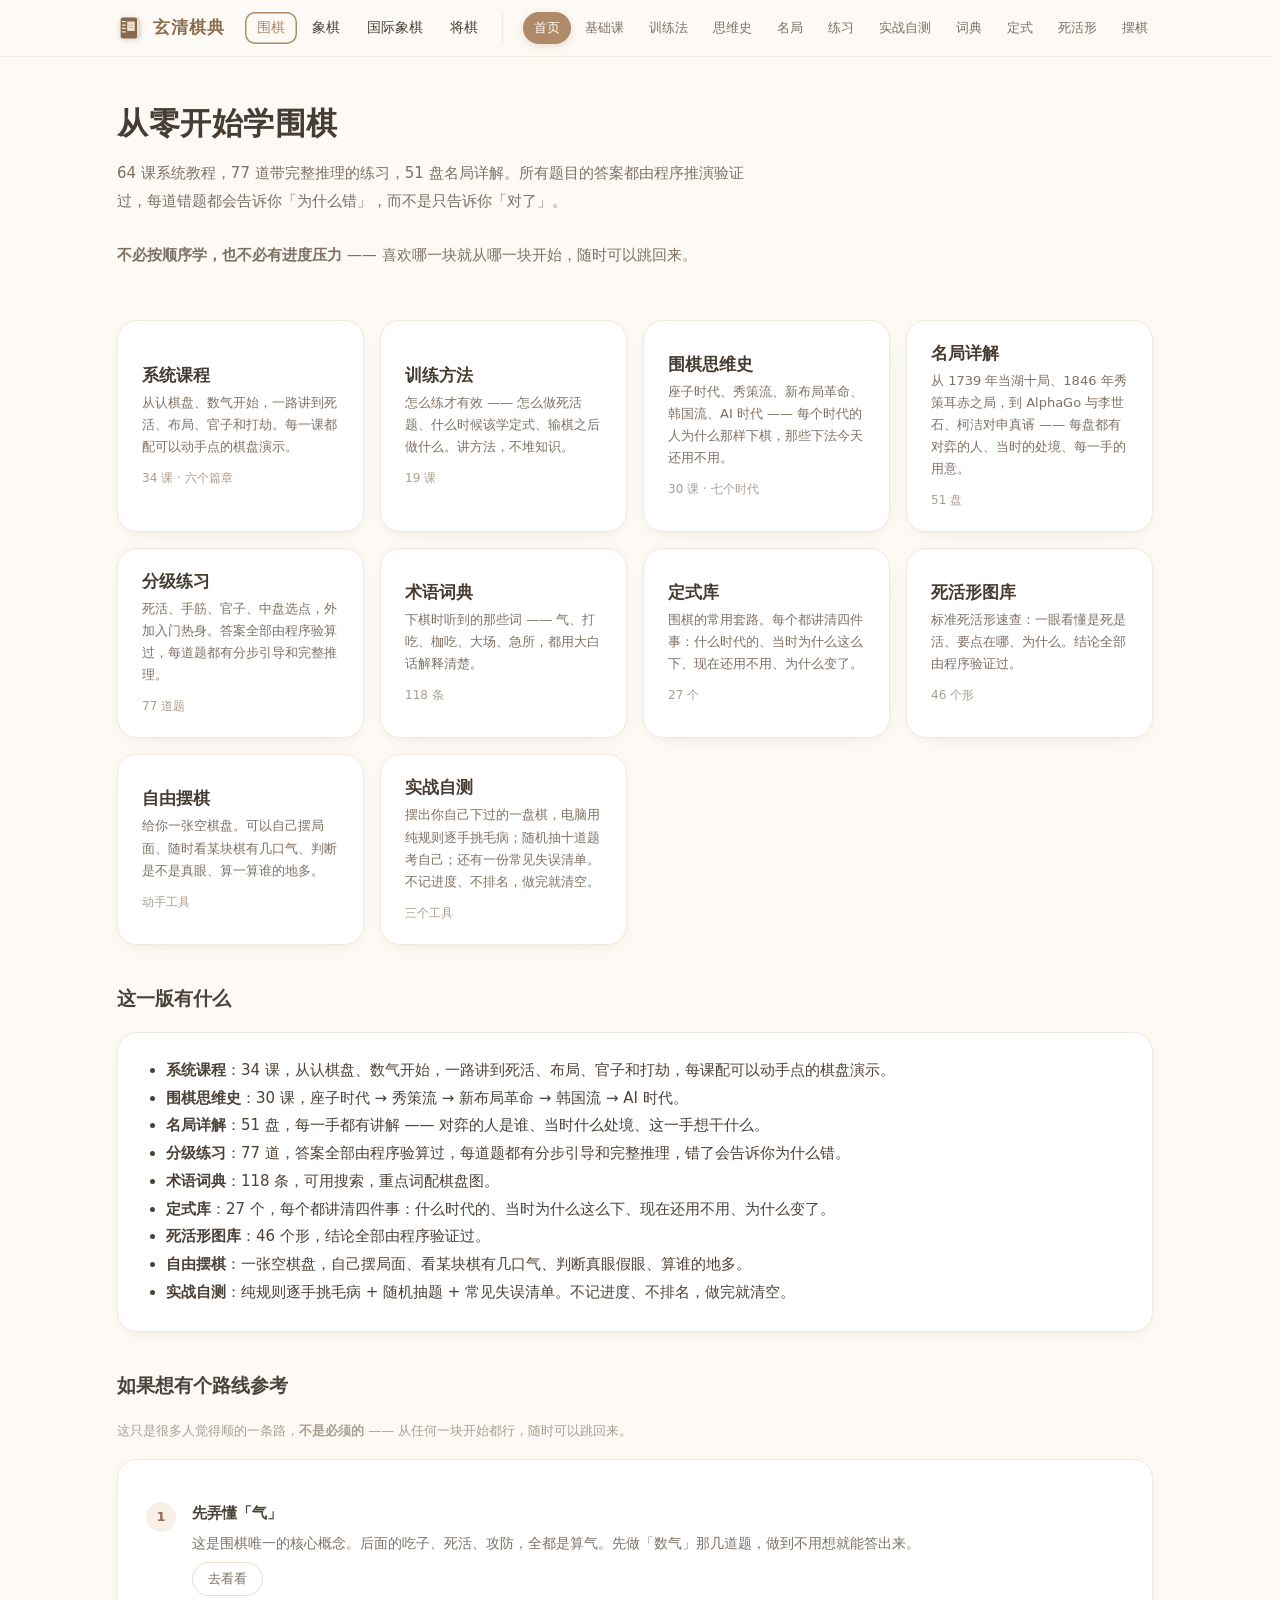
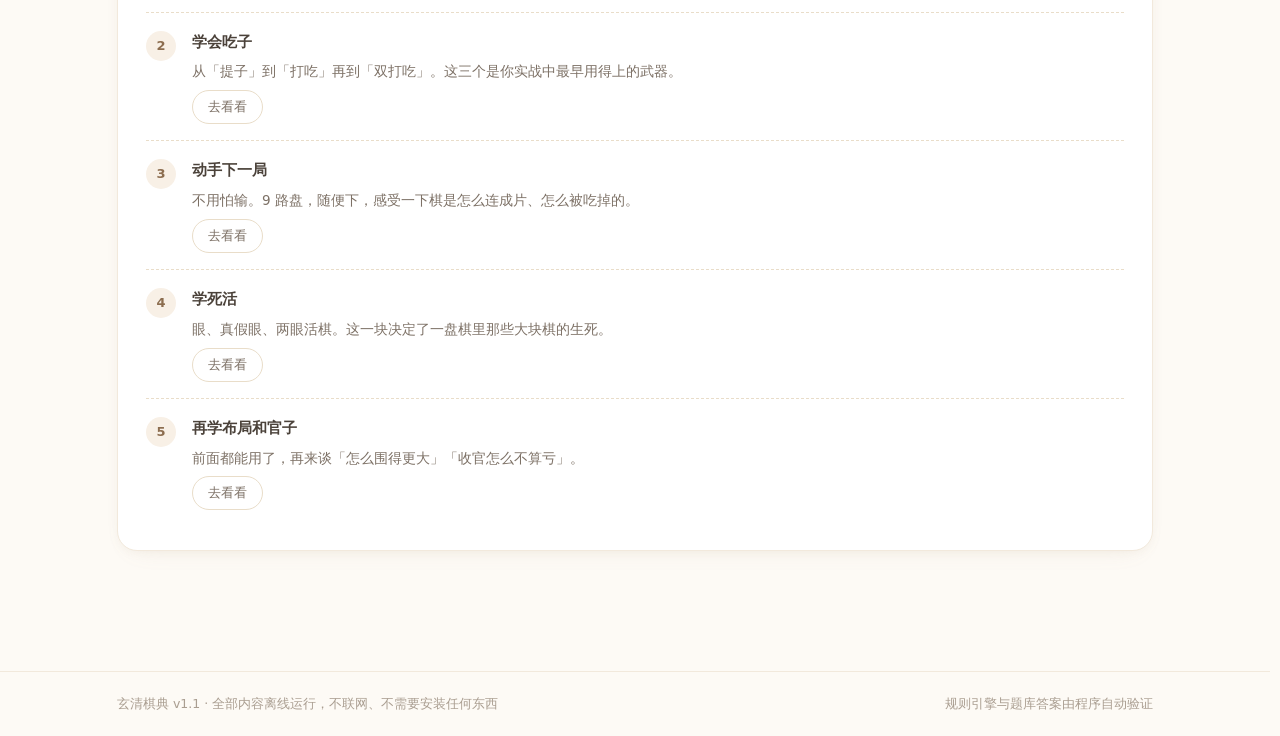
==== commit 80d5cb53: "加版本戳与构建一致性守卫，升 v1.1 - `src/index.html` 加 `<meta name="app-version">`，作为版本号的**唯一出处**。 - `build.py` 把版" ====
--- a/src/index.html
+++ b/src/index.html
@@ -4,6 +4,12 @@
 <meta charset="utf-8">
 <meta name="viewport" content="width=device-width,initial-scale=1,viewport-fit=cover">
 <meta name="theme-color" content="#f7f5f1">
+<!-- ★ 版本号的唯一出处。build.py 会把这里读出来：
+     1) 打进产物头部的注释戳（右键查看源码就能分辨新旧文件）；
+     2) 与页脚那行文字里的版本比对，不一致就**拒绝打包** ——
+     以前这份文件没有任何版本痕迹，新旧产物打开长得一模一样，只能靠哈希区分，
+     换附件时极易搞混（2026-10-14 首相拍板加版本戳并升 v1.1）。 -->
+<meta name="app-version" content="v1.1">
 <title>玄清棋典 · 从零开始学围棋</title>
 <!-- 图标：木色底 + 棋盘格 + 一黑一白两枚子。
      源文件与生成脚本见 assets/icon.svg 与 tools/make_icon.py；
@@ -106,7 +112,7 @@
 
 <footer class="footer">
   <div class="footer-in">
-    <span>玄清棋典 · 全部内容离线运行，不联网、不需要安装任何东西</span>
+    <span>玄清棋典 v1.1 · 全部内容离线运行，不联网、不需要安装任何东西</span>
     <span class="footer-note">规则引擎与题库答案由程序自动验证</span>
   </div>
 </footer>
